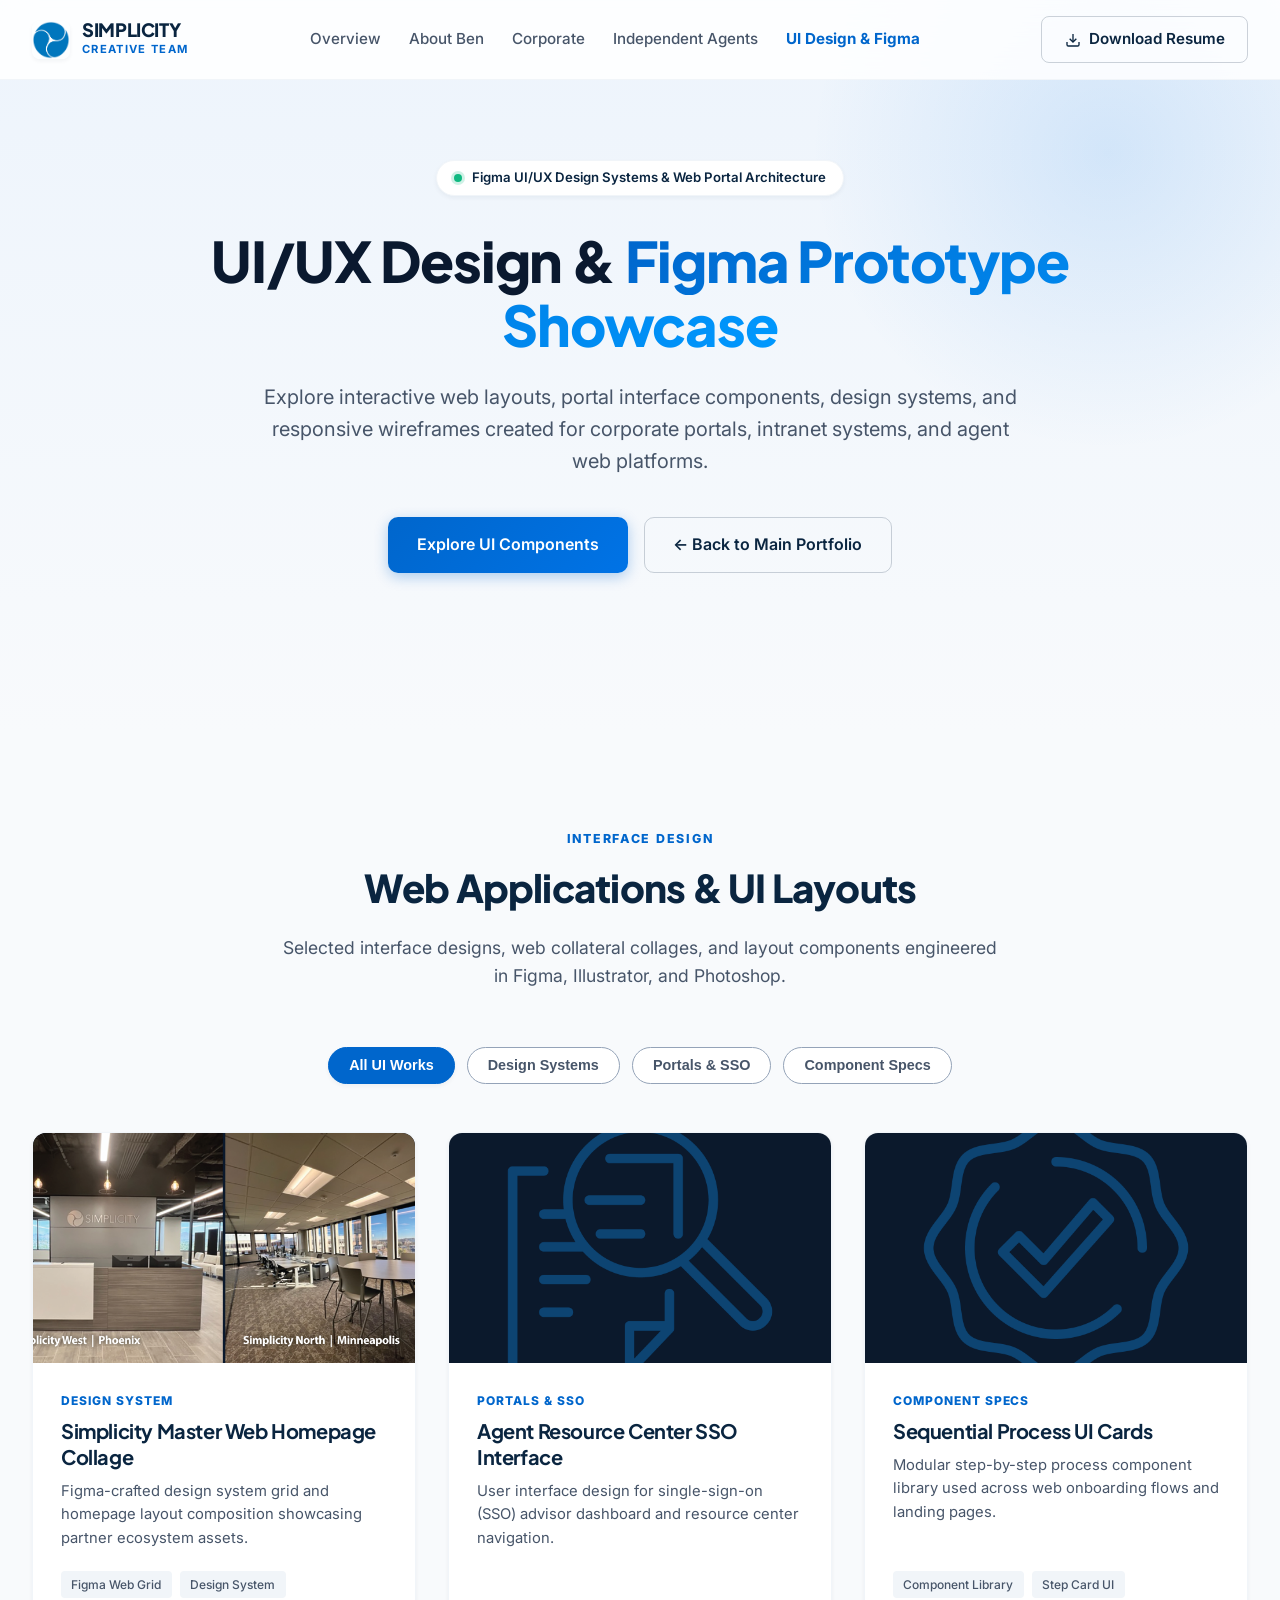
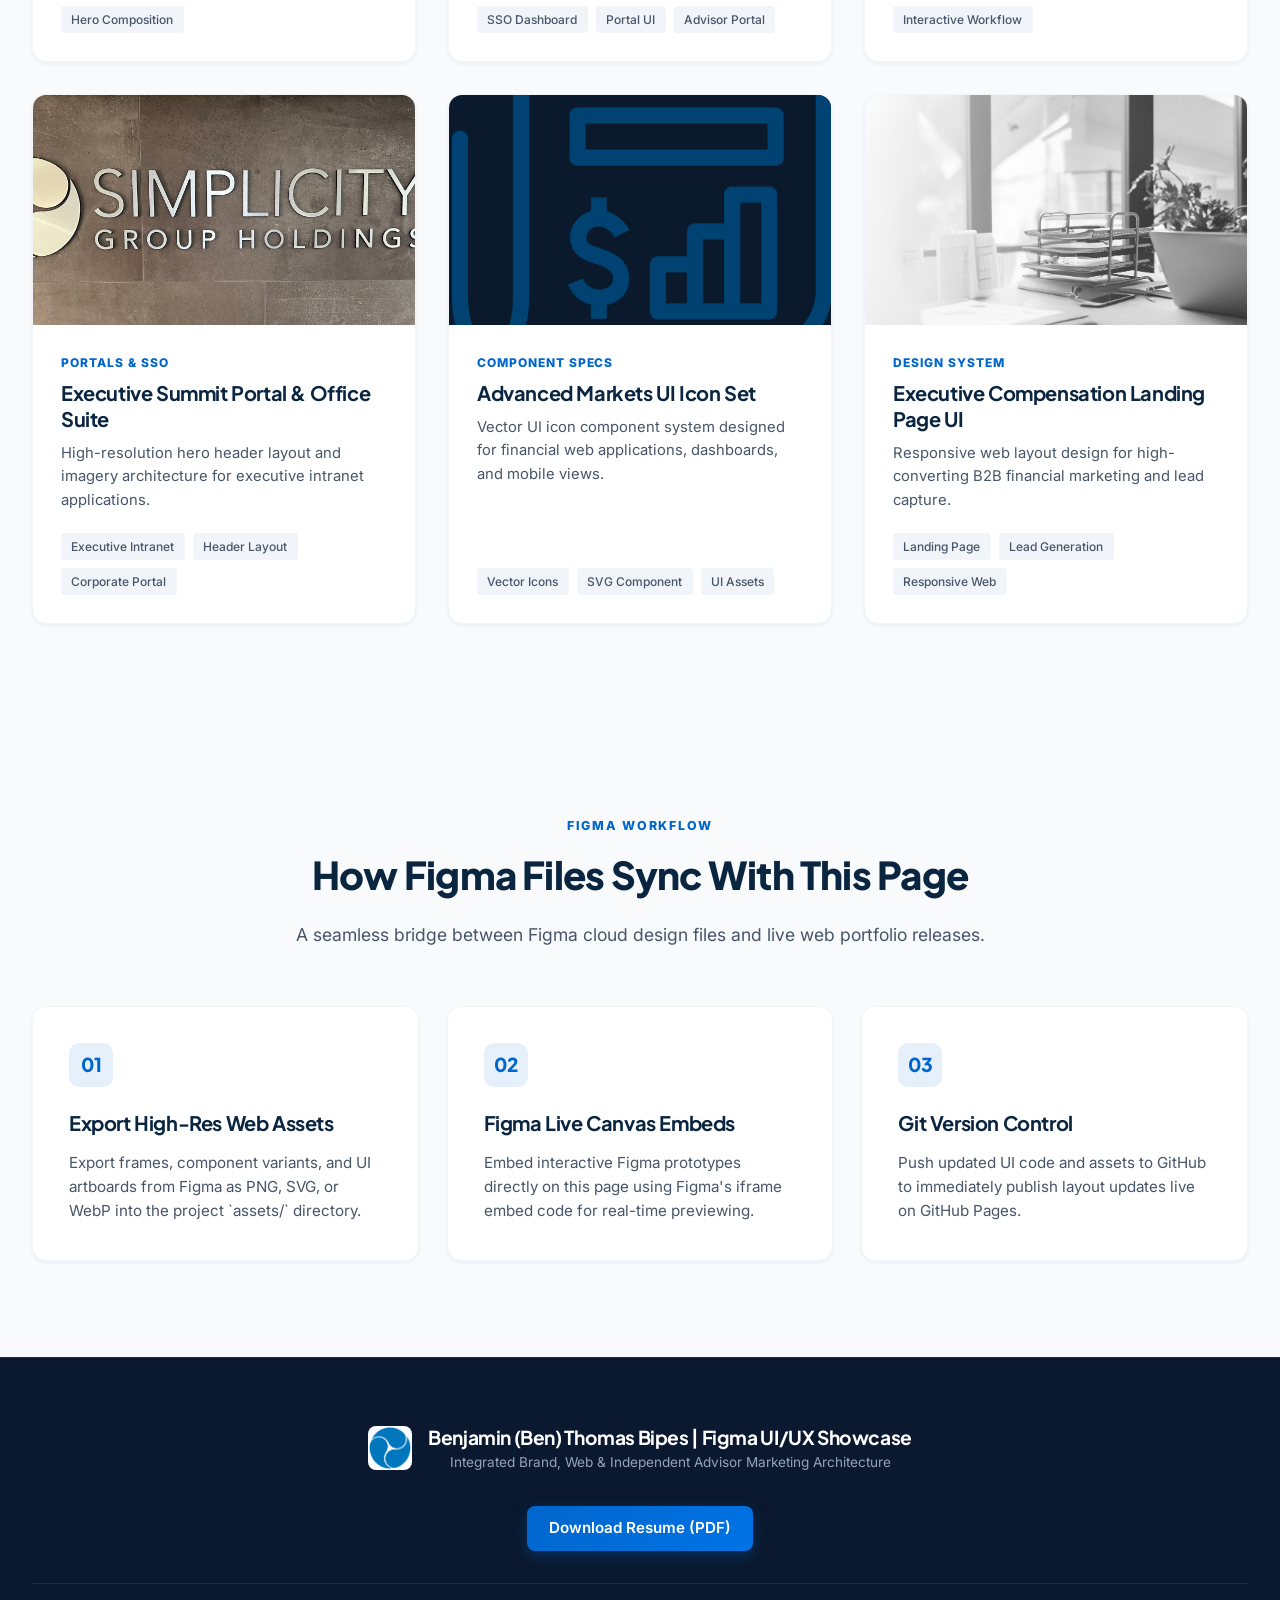
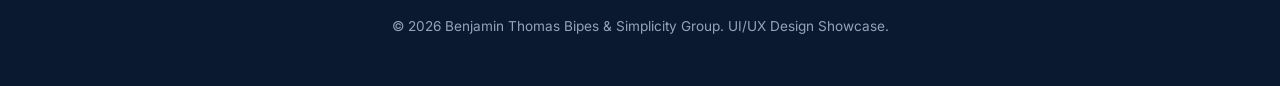
==== ui-design.html @ 9f093933 "Add UI Design & Figma Showcase page (ui-design.html) with web collages and components" ====
<!DOCTYPE html>
<html lang="en">
<head>
  <meta charset="UTF-8">
  <meta name="viewport" content="width=device-width, initial-scale=1.0">
  <title>Figma UI/UX & Web Design Showcase | Ben Bipes Portfolio</title>
  <link rel="stylesheet" href="styles.css">
  <link rel="preconnect" href="https://fonts.googleapis.com">
  <link rel="preconnect" href="https://fonts.gstatic.com" crossorigin>
  <link href="https://fonts.googleapis.com/css2?family=Inter:wght@300;400;500;600;700;800&family=Plus+Jakarta+Sans:wght@500;600;700;800&display=swap" rel="stylesheet">
</head>
<body>

  <!-- Navigation Bar -->
  <header class="navbar" id="navbar">
    <div class="nav-container">
      <a href="index.html" class="brand-logo">
        <img src="assets/SG-Logo-Icon-Blue.jpg" alt="Simplicity Logo" class="logo-img">
        <div class="brand-text">
          <span class="brand-name">SIMPLICITY</span>
          <span class="brand-sub">CREATIVE TEAM</span>
        </div>
      </a>
      <nav class="nav-links">
        <a href="index.html#hero">Overview</a>
        <a href="index.html#about-ben">About Ben</a>
        <a href="index.html#portfolio">Corporate</a>
        <a href="index.html#independent-agents">Independent Agents</a>
        <a href="ui-design.html" class="nav-highlight">UI Design & Figma</a>
      </nav>
      <div class="nav-actions">
        <a href="assets/Ben_Bipes_Resume.pdf" download="Ben_Bipes_Resume.pdf" class="btn btn-outline nav-resume-btn">
          <svg width="16" height="16" viewBox="0 0 24 24" fill="none" stroke="currentColor" stroke-width="2"><path d="M21 15v4a2 2 0 0 1-2 2H5a2 2 0 0 1-2-2v-4"/><polyline points="7 10 12 15 17 10"/><line x1="12" y1="15" x2="12" y2="3"/></svg>
          Download Resume
        </a>
      </div>
    </div>
  </header>

  <!-- Page Hero Header -->
  <section class="hero" id="ui-hero">
    <div class="hero-backdrop"></div>
    <div class="hero-container">
      <div class="badge-pill">
        <span class="pulse-dot"></span>
        Figma UI/UX Design Systems & Web Portal Architecture
      </div>
      <h1 class="hero-title">
        UI/UX Design & <span class="gradient-text">Figma Prototype Showcase</span>
      </h1>
      <p class="hero-subtitle">
        Explore interactive web layouts, portal interface components, design systems, and responsive wireframes created for corporate portals, intranet systems, and agent web platforms.
      </p>

      <div class="hero-actions">
        <a href="#ui-grid-section" class="btn btn-lg btn-primary">Explore UI Components</a>
        <a href="index.html" class="btn btn-lg btn-outline">← Back to Main Portfolio</a>
      </div>
    </div>
  </section>

  <!-- UI & Figma Grid Showcase Section -->
  <section class="portfolio-section" id="ui-grid-section">
    <div class="section-container">
      <div class="section-header">
        <span class="section-tag">INTERFACE DESIGN</span>
        <h2>Web Applications & UI Layouts</h2>
        <p>Selected interface designs, web collateral collages, and layout components engineered in Figma, Illustrator, and Photoshop.</p>
      </div>

      <!-- UI Filter Bar -->
      <div class="filter-bar">
        <button class="ui-filter-btn active" data-ui-filter="all">All UI Works</button>
        <button class="ui-filter-btn" data-ui-filter="system">Design Systems</button>
        <button class="ui-filter-btn" data-ui-filter="portal">Portals & SSO</button>
        <button class="ui-filter-btn" data-ui-filter="components">Component Specs</button>
      </div>

      <!-- UI Portfolio Grid -->
      <div class="portfolio-grid" id="ui-grid">

        <!-- UI Item 1 -->
        <article class="portfolio-card ui-card" data-ui-category="system" data-id="ui-home-collage">
          <div class="card-media">
            <img src="assets/Simplicity-Home-Page-Image-Collage.png" alt="Simplicity Homepage UI Design System">
            <div class="media-overlay">
              <button class="view-btn">Inspect UI Spec</button>
            </div>
          </div>
          <div class="card-body">
            <span class="card-category">Design System</span>
            <h3 class="card-title">Simplicity Master Web Homepage Collage</h3>
            <p class="card-desc">Figma-crafted design system grid and homepage layout composition showcasing partner ecosystem assets.</p>
            <div class="card-tags">
              <span>Figma Web Grid</span>
              <span>Design System</span>
              <span>Hero Composition</span>
            </div>
          </div>
        </article>

        <!-- UI Item 2 -->
        <article class="portfolio-card ui-card" data-ui-category="portal" data-id="ui-portal-sso">
          <div class="card-media">
            <img src="assets/Simplicity-Broker-Dealer-Step-3.png" alt="Agent Center SSO Dashboard">
            <div class="media-overlay">
              <button class="view-btn">Inspect UI Spec</button>
            </div>
          </div>
          <div class="card-body">
            <span class="card-category">Portals & SSO</span>
            <h3 class="card-title">Agent Resource Center SSO Interface</h3>
            <p class="card-desc">User interface design for single-sign-on (SSO) advisor dashboard and resource center navigation.</p>
            <div class="card-tags">
              <span>SSO Dashboard</span>
              <span>Portal UI</span>
              <span>Advisor Portal</span>
            </div>
          </div>
        </article>

        <!-- UI Item 3 -->
        <article class="portfolio-card ui-card" data-ui-category="components" data-id="ui-step-cards">
          <div class="card-media">
            <img src="assets/Simplicity-Broker-Dealer-Step-1.png" alt="Process Workflow UI Component">
            <div class="media-overlay">
              <button class="view-btn">Inspect UI Spec</button>
            </div>
          </div>
          <div class="card-body">
            <span class="card-category">Component Specs</span>
            <h3 class="card-title">Sequential Process UI Cards</h3>
            <p class="card-desc">Modular step-by-step process component library used across web onboarding flows and landing pages.</p>
            <div class="card-tags">
              <span>Component Library</span>
              <span>Step Card UI</span>
              <span>Interactive Workflow</span>
            </div>
          </div>
        </article>

        <!-- UI Item 4 -->
        <article class="portfolio-card ui-card" data-ui-category="portal" data-id="ui-summit-dashboard">
          <div class="card-media">
            <img src="assets/Simplicity Group Holdings Summit Office.jpg" alt="Executive Portal Header">
            <div class="media-overlay">
              <button class="view-btn">Inspect UI Spec</button>
            </div>
          </div>
          <div class="card-body">
            <span class="card-category">Portals & SSO</span>
            <h3 class="card-title">Executive Summit Portal & Office Suite</h3>
            <p class="card-desc">High-resolution hero header layout and imagery architecture for executive intranet applications.</p>
            <div class="card-tags">
              <span>Executive Intranet</span>
              <span>Header Layout</span>
              <span>Corporate Portal</span>
            </div>
          </div>
        </article>

        <!-- UI Item 5 -->
        <article class="portfolio-card ui-card" data-ui-category="components" data-id="ui-icon-system">
          <div class="card-media">
            <img src="assets/Advanced-Planning-Icon.png" alt="Advanced Planning Icon UI Component">
            <div class="media-overlay">
              <button class="view-btn">Inspect UI Spec</button>
            </div>
          </div>
          <div class="card-body">
            <span class="card-category">Component Specs</span>
            <h3 class="card-title">Advanced Markets UI Icon Set</h3>
            <p class="card-desc">Vector UI icon component system designed for financial web applications, dashboards, and mobile views.</p>
            <div class="card-tags">
              <span>Vector Icons</span>
              <span>SVG Component</span>
              <span>UI Assets</span>
            </div>
          </div>
        </article>

        <!-- UI Item 6 -->
        <article class="portfolio-card ui-card" data-ui-category="system" data-id="ui-landing-system">
          <div class="card-media">
            <img src="assets/iStock-2148975941.jpg" alt="Executive Landing Page UI">
            <div class="media-overlay">
              <button class="view-btn">Inspect UI Spec</button>
            </div>
          </div>
          <div class="card-body">
            <span class="card-category">Design System</span>
            <h3 class="card-title">Executive Compensation Landing Page UI</h3>
            <p class="card-desc">Responsive web layout design for high-converting B2B financial marketing and lead capture.</p>
            <div class="card-tags">
              <span>Landing Page</span>
              <span>Lead Generation</span>
              <span>Responsive Web</span>
            </div>
          </div>
        </article>

      </div>
    </div>
  </section>

  <!-- Figma Integration & Sync Guide -->
  <section class="principles-section" id="figma-sync">
    <div class="section-container">
      <div class="section-header">
        <span class="section-tag">FIGMA WORKFLOW</span>
        <h2>How Figma Files Sync With This Page</h2>
        <p>A seamless bridge between Figma cloud design files and live web portfolio releases.</p>
      </div>

      <div class="principles-grid">
        <div class="principle-card">
          <div class="principle-num">01</div>
          <h3>Export High-Res Web Assets</h3>
          <p>Export frames, component variants, and UI artboards from Figma as PNG, SVG, or WebP into the project `assets/` directory.</p>
        </div>

        <div class="principle-card">
          <div class="principle-num">02</div>
          <h3>Figma Live Canvas Embeds</h3>
          <p>Embed interactive Figma prototypes directly on this page using Figma's iframe embed code for real-time previewing.</p>
        </div>

        <div class="principle-card">
          <div class="principle-num">03</div>
          <h3>Git Version Control</h3>
          <p>Push updated UI code and assets to GitHub to immediately publish layout updates live on GitHub Pages.</p>
        </div>
      </div>
    </div>
  </section>

  <!-- Detail Modal Lightbox -->
  <dialog class="asset-modal" id="asset-modal">
    <div class="modal-content">
      <button class="modal-close" id="modal-close" aria-label="Close modal">&times;</button>
      <div class="modal-grid">
        <div class="modal-media">
          <img id="modal-img" src="" alt="UI Detail Spec">
        </div>
        <div class="modal-info">
          <span class="modal-category" id="modal-category">Category</span>
          <h3 id="modal-title">Asset Title</h3>
          <p id="modal-desc">Detailed explanation of the UI design component and system specs.</p>

          <div class="modal-metadata">
            <div class="meta-row">
              <span class="meta-key">Figma / Source File:</span>
              <span class="meta-val" id="modal-path">Simplicity/Web/_assets/</span>
            </div>
            <div class="meta-row">
              <span class="meta-key">UI Format:</span>
              <span class="meta-val" id="modal-format">Figma Canvas / Web Asset</span>
            </div>
            <div class="meta-row">
              <span class="meta-key">Usage Context:</span>
              <span class="meta-val" id="modal-usage">Responsive Web / Intranet UI</span>
            </div>
          </div>

          <div class="modal-actions">
            <button class="btn btn-primary" id="modal-close-btn">Close Inspector</button>
          </div>
        </div>
      </div>
    </div>
  </dialog>

  <!-- Footer -->
  <footer class="footer">
    <div class="footer-container">
      <div class="footer-brand">
        <img src="assets/SG-Logo-Icon-Blue.jpg" alt="Simplicity Logo" class="footer-logo">
        <div>
          <h4>Benjamin (Ben) Thomas Bipes | Figma UI/UX Showcase</h4>
          <p>Integrated Brand, Web & Independent Advisor Marketing Architecture</p>
        </div>
      </div>

      <div class="footer-actions">
        <a href="assets/Ben_Bipes_Resume.pdf" download="Ben_Bipes_Resume.pdf" class="btn btn-primary">Download Resume (PDF)</a>
      </div>

      <div class="footer-copy">
        &copy; 2026 Benjamin Thomas Bipes & Simplicity Group. UI/UX Design Showcase.
      </div>
    </div>
  </footer>

  <script src="app.js"></script>
</body>
</html>
---- styles.css ----
/* ==========================================================================
   SIMPLICITY CREATIVE TEAM PORTFOLIO STYLES
   Color System: Deep Navy (#0A2540), Brand Blue (#0066CC), Accent Gold (#D4AF37)
   ========================================================================== */

:root {
  --navy-900: #0A192F;
  --navy-800: #0A2540;
  --navy-700: #1E293B;
  --blue-600: #0066CC;
  --blue-500: #0073E6;
  --blue-100: #E6F0FA;
  --emerald-600: #059669;
  --emerald-100: #D1FAE5;
  --gold-500: #D4AF37;
  --slate-600: #475569;
  --slate-400: #94A3B8;
  --slate-100: #F1F5F9;
  --white: #FFFFFF;
  --glass-bg: rgba(255, 255, 255, 0.85);
  --glass-border: rgba(255, 255, 255, 0.3);
  --shadow-sm: 0 2px 4px rgba(10, 37, 64, 0.05);
  --shadow-md: 0 10px 25px -5px rgba(10, 37, 64, 0.08);
  --shadow-lg: 0 20px 40px -10px rgba(10, 37, 64, 0.15);
  --radius-sm: 8px;
  --radius-md: 14px;
  --radius-lg: 24px;
  --transition-fast: 0.2s cubic-bezier(0.4, 0, 0.2, 1);
  --transition-normal: 0.3s cubic-bezier(0.4, 0, 0.2, 1);
}

/* Reset & Global Base */
*, *::before, *::after {
  box-sizing: border-box;
  margin: 0;
  padding: 0;
}

html {
  scroll-behavior: smooth;
  font-family: 'Inter', system-ui, -apple-system, sans-serif;
  color: var(--navy-700);
  background-color: #F8FAFC;
  line-height: 1.6;
}

body {
  overflow-x: hidden;
}

h1, h2, h3, h4, .brand-name {
  font-family: 'Plus Jakarta Sans', sans-serif;
  color: var(--navy-800);
  letter-spacing: -0.02em;
}

/* Navbar */
.navbar {
  position: fixed;
  top: 0;
  left: 0;
  right: 0;
  z-index: 1000;
  background: var(--glass-bg);
  backdrop-filter: blur(16px);
  -webkit-backdrop-filter: blur(16px);
  border-bottom: 1px solid var(--slate-100);
  padding: 1rem 0;
  transition: var(--transition-fast);
}

.nav-container {
  max-width: 1280px;
  margin: 0 auto;
  padding: 0 2rem;
  display: flex;
  align-items: center;
  justify-content: space-between;
}

.brand-logo {
  display: flex;
  align-items: center;
  gap: 0.75rem;
  text-decoration: none;
}

.logo-img {
  height: 38px;
  width: 38px;
  border-radius: var(--radius-sm);
  object-fit: cover;
  box-shadow: var(--shadow-sm);
}

.brand-text {
  display: flex;
  flex-direction: column;
}

.brand-name {
  font-weight: 800;
  font-size: 1.15rem;
  line-height: 1.1;
  color: var(--navy-800);
}

.brand-sub {
  font-size: 0.7rem;
  font-weight: 700;
  color: var(--blue-600);
  letter-spacing: 0.12em;
}

.nav-links {
  display: flex;
  gap: 1.75rem;
}

.nav-links a {
  text-decoration: none;
  color: var(--slate-600);
  font-weight: 500;
  font-size: 0.95rem;
  transition: var(--transition-fast);
}

.nav-links a:hover, .nav-links a.nav-highlight {
  color: var(--blue-600);
  font-weight: 700;
}

.nav-actions {
  display: flex;
  align-items: center;
  gap: 1rem;
}

.nav-resume-btn {
  display: inline-flex;
  align-items: center;
  gap: 0.5rem;
  border-color: var(--blue-600);
  color: var(--blue-600);
}

.nav-resume-btn:hover {
  background: var(--blue-600);
  color: var(--white);
}

/* Buttons */
.btn {
  display: inline-flex;
  align-items: center;
  justify-content: center;
  padding: 0.65rem 1.4rem;
  font-size: 0.95rem;
  font-weight: 600;
  border-radius: var(--radius-sm);
  text-decoration: none;
  cursor: pointer;
  border: none;
  transition: var(--transition-normal);
}

.btn-primary {
  background: linear-gradient(135deg, var(--blue-600), var(--blue-500));
  color: var(--white);
  box-shadow: 0 4px 14px rgba(0, 102, 204, 0.3);
}

.btn-primary:hover {
  transform: translateY(-2px);
  box-shadow: 0 6px 20px rgba(0, 102, 204, 0.4);
}

.btn-outline {
  background: transparent;
  color: var(--navy-800);
  border: 1px solid rgba(10, 37, 64, 0.2);
}

.btn-outline:hover {
  border-color: var(--navy-800);
  background: rgba(10, 37, 64, 0.04);
}

.btn-lg {
  padding: 0.9rem 1.8rem;
  font-size: 1rem;
  border-radius: 10px;
}

/* Hero Section */
.hero {
  position: relative;
  padding: 10rem 2rem 6rem;
  background: linear-gradient(180deg, #EDF4FC 0%, #F8FAFC 100%);
  overflow: hidden;
}

.hero-backdrop {
  position: absolute;
  top: -20%;
  right: -10%;
  width: 600px;
  height: 600px;
  background: radial-gradient(circle, rgba(0, 115, 230, 0.12) 0%, rgba(255, 255, 255, 0) 70%);
  border-radius: 50%;
  pointer-events: none;
}

.hero-container {
  max-width: 1100px;
  margin: 0 auto;
  text-align: center;
  position: relative;
  z-index: 2;
}

.badge-pill {
  display: inline-flex;
  align-items: center;
  gap: 0.6rem;
  padding: 0.4rem 1.1rem;
  background: var(--white);
  border: 1px solid var(--slate-100);
  border-radius: 50px;
  font-size: 0.825rem;
  font-weight: 600;
  color: var(--navy-800);
  box-shadow: var(--shadow-sm);
  margin-bottom: 2rem;
}

.pulse-dot {
  width: 8px;
  height: 8px;
  background-color: #10B981;
  border-radius: 50%;
  box-shadow: 0 0 0 3px rgba(16, 185, 129, 0.2);
}

.hero-title {
  font-size: 3.5rem;
  font-weight: 800;
  line-height: 1.15;
  margin-bottom: 1.5rem;
  color: var(--navy-900);
}

.gradient-text {
  background: linear-gradient(135deg, var(--blue-600) 0%, #0099FF 100%);
  -webkit-background-clip: text;
  -webkit-text-fill-color: transparent;
}

.hero-subtitle {
  font-size: 1.25rem;
  color: var(--slate-600);
  max-width: 760px;
  margin: 0 auto 2.5rem;
}

.hero-actions {
  display: flex;
  justify-content: center;
  flex-wrap: wrap;
  gap: 1rem;
  margin-bottom: 4rem;
}

/* Metrics Grid */
.metrics-grid {
  display: grid;
  grid-template-columns: repeat(4, 1fr);
  gap: 1.5rem;
  background: var(--white);
  padding: 2rem;
  border-radius: var(--radius-lg);
  border: 1px solid rgba(226, 232, 240, 0.8);
  box-shadow: var(--shadow-md);
}

.metric-card {
  text-align: center;
  padding: 0.5rem;
}

.metric-value {
  font-family: 'Plus Jakarta Sans', sans-serif;
  font-size: 2.25rem;
  font-weight: 800;
  color: var(--navy-800);
  line-height: 1.2;
}

.metric-label {
  font-size: 0.85rem;
  font-weight: 600;
  color: var(--slate-600);
  margin-top: 0.25rem;
}

/* About Section & Resume Spotlight */
.about-section {
  background: var(--white);
  border-bottom: 1px solid var(--slate-100);
}

.about-grid {
  display: grid;
  grid-template-columns: 1.2fr 1fr;
  gap: 4rem;
  align-items: start;
}

.about-info h2 {
  font-size: 2.5rem;
  font-weight: 800;
  margin-bottom: 0.25rem;
}

.about-role {
  font-size: 1.1rem;
  color: var(--blue-600);
  font-weight: 700;
  margin-bottom: 1.25rem;
}

.about-bio {
  color: var(--slate-600);
  font-size: 1.05rem;
  margin-bottom: 1.5rem;
  line-height: 1.7;
}

.contact-chips {
  display: flex;
  flex-wrap: wrap;
  gap: 0.75rem;
  margin-bottom: 2rem;
}

.chip {
  background: var(--slate-100);
  padding: 0.4rem 0.9rem;
  border-radius: 50px;
  font-size: 0.85rem;
  font-weight: 600;
  color: var(--slate-600);
}

.resume-download-card {
  background: linear-gradient(135deg, #0A2540 0%, #1E293B 100%);
  color: var(--white);
  padding: 2rem;
  border-radius: var(--radius-md);
  box-shadow: var(--shadow-md);
  display: grid;
  grid-template-columns: auto 1fr;
  gap: 1.5rem;
  align-items: center;
}

.card-icon {
  font-size: 2.5rem;
  background: rgba(255, 255, 255, 0.1);
  width: 60px;
  height: 60px;
  border-radius: 14px;
  display: flex;
  align-items: center;
  justify-content: center;
}

.card-text h4 {
  color: var(--white);
  font-size: 1.25rem;
  margin-bottom: 0.25rem;
}

.card-text p {
  color: var(--slate-400);
  font-size: 0.875rem;
  margin-bottom: 1rem;
}

.card-btns {
  display: flex;
  gap: 0.75rem;
  grid-column: span 2;
}

/* Timeline */
.about-timeline {
  background: var(--slate-100);
  padding: 2.25rem;
  border-radius: var(--radius-md);
}

.timeline-title {
  font-size: 1.35rem;
  margin-bottom: 1.5rem;
  padding-bottom: 0.75rem;
  border-bottom: 2px solid var(--slate-400);
}

.timeline-item {
  position: relative;
  padding-left: 1.5rem;
  border-left: 2px solid var(--blue-600);
  margin-bottom: 1.75rem;
}

.timeline-item:last-child {
  margin-bottom: 0;
}

.time-badge {
  font-size: 0.75rem;
  font-weight: 800;
  color: var(--blue-600);
  background: var(--blue-100);
  padding: 0.2rem 0.6rem;
  border-radius: 4px;
  display: inline-block;
  margin-bottom: 0.4rem;
}

.timeline-item h4 {
  font-size: 1.05rem;
  color: var(--navy-800);
  line-height: 1.2;
}

.company {
  font-size: 0.85rem;
  font-weight: 600;
  color: var(--slate-600);
  margin-bottom: 0.4rem;
}

.timeline-item p {
  font-size: 0.875rem;
  color: var(--slate-600);
  line-height: 1.5;
}

/* Section Header */
.section-container {
  max-width: 1280px;
  margin: 0 auto;
  padding: 6rem 2rem;
}

.section-header {
  text-align: center;
  max-width: 720px;
  margin: 0 auto 3.5rem;
}

.section-tag {
  font-size: 0.775rem;
  font-weight: 800;
  letter-spacing: 0.14em;
  color: var(--blue-600);
  text-transform: uppercase;
  display: block;
  margin-bottom: 0.5rem;
}

.agent-tag {
  color: var(--emerald-600);
}

.section-header h2 {
  font-size: 2.4rem;
  font-weight: 800;
  margin-bottom: 1rem;
}

.section-header p {
  color: var(--slate-600);
  font-size: 1.1rem;
}

/* Principles Grid */
.principles-grid {
  display: grid;
  grid-template-columns: repeat(auto-fit, minmax(320px, 1fr));
  gap: 1.75rem;
}

.principle-card {
  background: var(--white);
  padding: 2.25rem;
  border-radius: var(--radius-md);
  border: 1px solid var(--slate-100);
  box-shadow: var(--shadow-sm);
  transition: var(--transition-normal);
  position: relative;
  overflow: hidden;
}

.principle-card:hover {
  transform: translateY(-4px);
  box-shadow: var(--shadow-md);
  border-color: rgba(0, 102, 204, 0.3);
}

.principle-num {
  font-family: 'Plus Jakarta Sans', sans-serif;
  font-size: 1.2rem;
  font-weight: 800;
  color: var(--blue-600);
  background: var(--blue-100);
  width: 44px;
  height: 44px;
  border-radius: 10px;
  display: flex;
  align-items: center;
  justify-content: center;
  margin-bottom: 1.25rem;
}

.principle-card h3 {
  font-size: 1.25rem;
  margin-bottom: 0.75rem;
}

.principle-card p {
  color: var(--slate-600);
  font-size: 0.95rem;
  line-height: 1.6;
}

/* Filter Bar */
.filter-bar {
  display: flex;
  justify-content: center;
  flex-wrap: wrap;
  gap: 0.75rem;
  margin-bottom: 3rem;
}

.filter-btn, .agent-filter-btn, .ui-filter-btn {
  padding: 0.6rem 1.25rem;
  border-radius: 50px;
  background: var(--white);
  border: 1px solid var(--slate-400);
  color: var(--slate-600);
  font-weight: 600;
  font-size: 0.9rem;
  cursor: pointer;
  transition: var(--transition-fast);
}

.filter-btn:hover, .filter-btn.active {
  background: var(--navy-800);
  color: var(--white);
  border-color: var(--navy-800);
  box-shadow: var(--shadow-sm);
}

.agent-filter-btn:hover, .agent-filter-btn.active {
  background: var(--emerald-600);
  color: var(--white);
  border-color: var(--emerald-600);
  box-shadow: var(--shadow-sm);
}

.ui-filter-btn:hover, .ui-filter-btn.active {
  background: var(--blue-600);
  color: var(--white);
  border-color: var(--blue-600);
  box-shadow: var(--shadow-sm);
}

/* Portfolio Grid */
.portfolio-grid {
  display: grid;
  grid-template-columns: repeat(auto-fill, minmax(350px, 1fr));
  gap: 2rem;
}

.portfolio-card {
  background: var(--white);
  border-radius: var(--radius-md);
  border: 1px solid var(--slate-100);
  overflow: hidden;
  box-shadow: var(--shadow-sm);
  transition: var(--transition-normal);
  display: flex;
  flex-direction: column;
}

.portfolio-card:hover {
  transform: translateY(-6px);
  box-shadow: var(--shadow-lg);
}

.card-media {
  position: relative;
  height: 230px;
  background: #0B192C;
  overflow: hidden;
  display: flex;
  align-items: center;
  justify-content: center;
}

.logo-media {
  background: #F8FAFC;
  padding: 2rem;
  border-bottom: 1px solid var(--slate-100);
}

.card-media img {
  width: 100%;
  height: 100%;
  object-fit: cover;
  transition: transform 0.5s ease;
}

.logo-media img {
  object-fit: contain;
}

.portfolio-card:hover .card-media img {
  transform: scale(1.06);
}

.media-overlay {
  position: absolute;
  inset: 0;
  background: rgba(10, 25, 47, 0.65);
  backdrop-filter: blur(4px);
  display: flex;
  align-items: center;
  justify-content: center;
  opacity: 0;
  transition: var(--transition-fast);
}

.portfolio-card:hover .media-overlay {
  opacity: 1;
}

.view-btn {
  padding: 0.75rem 1.5rem;
  background: var(--white);
  color: var(--navy-800);
  font-weight: 700;
  border-radius: 50px;
  border: none;
  cursor: pointer;
  font-size: 0.9rem;
  box-shadow: var(--shadow-md);
  transform: translateY(10px);
  transition: var(--transition-fast);
}

.portfolio-card:hover .view-btn {
  transform: translateY(0);
}

.card-body {
  padding: 1.75rem;
  display: flex;
  flex-direction: column;
  flex-grow: 1;
}

.card-category {
  font-size: 0.75rem;
  font-weight: 800;
  color: var(--blue-600);
  text-transform: uppercase;
  letter-spacing: 0.08em;
  margin-bottom: 0.5rem;
}

.agent-cat-tag {
  color: var(--emerald-600);
}

.card-title {
  font-size: 1.25rem;
  margin-bottom: 0.6rem;
  line-height: 1.3;
}

.card-desc {
  color: var(--slate-600);
  font-size: 0.925rem;
  margin-bottom: 1.25rem;
  flex-grow: 1;
}

.card-tags {
  display: flex;
  flex-wrap: wrap;
  gap: 0.5rem;
}

.card-tags span {
  font-size: 0.75rem;
  background: var(--slate-100);
  color: var(--slate-600);
  padding: 0.25rem 0.65rem;
  border-radius: 4px;
  font-weight: 500;
}

/* Independent Agent Section background */
.agent-section {
  background: linear-gradient(180deg, #F1F5F9 0%, #E2E8F0 100%);
  border-top: 1px solid var(--slate-100);
}

/* Dialog / Modal */
.asset-modal {
  margin: auto;
  padding: 0;
  border: none;
  border-radius: var(--radius-lg);
  max-width: 900px;
  width: 90%;
  background: var(--white);
  box-shadow: var(--shadow-lg);
  overflow: hidden;
}

.asset-modal::backdrop {
  background: rgba(10, 25, 47, 0.75);
  backdrop-filter: blur(8px);
}

.modal-content {
  position: relative;
  padding: 2.5rem;
}

.modal-close {
  position: absolute;
  top: 1.25rem;
  right: 1.5rem;
  font-size: 1.8rem;
  background: none;
  border: none;
  color: var(--slate-400);
  cursor: pointer;
  transition: var(--transition-fast);
}

.modal-close:hover {
  color: var(--navy-800);
}

.modal-grid {
  display: grid;
  grid-template-columns: 1fr 1fr;
  gap: 2.5rem;
  align-items: center;
}

.modal-media {
  background: #0B192C;
  border-radius: var(--radius-md);
  overflow: hidden;
  display: flex;
  align-items: center;
  justify-content: center;
  min-height: 320px;
  padding: 1rem;
}

.modal-media img {
  max-width: 100%;
  max-height: 380px;
  object-fit: contain;
}

.modal-category {
  font-size: 0.8rem;
  font-weight: 800;
  color: var(--blue-600);
  text-transform: uppercase;
  letter-spacing: 0.1em;
}

.modal-info h3 {
  font-size: 1.8rem;
  margin: 0.5rem 0 1rem;
}

.modal-info p {
  color: var(--slate-600);
  font-size: 0.975rem;
  margin-bottom: 1.5rem;
}

.modal-metadata {
  background: var(--slate-100);
  padding: 1.25rem;
  border-radius: var(--radius-sm);
  margin-bottom: 2rem;
}

.meta-row {
  display: flex;
  justify-content: space-between;
  font-size: 0.85rem;
  margin-bottom: 0.5rem;
}

.meta-row:last-child {
  margin-bottom: 0;
}

.meta-key {
  font-weight: 600;
  color: var(--slate-600);
}

.meta-val {
  font-weight: 700;
  color: var(--navy-800);
}

.modal-actions {
  display: flex;
  gap: 1rem;
}

/* Footer */
.footer {
  background: var(--navy-900);
  color: var(--white);
  padding: 4rem 2rem 3rem;
  border-top: 1px solid rgba(255, 255, 255, 0.1);
}

.footer-container {
  max-width: 1280px;
  margin: 0 auto;
  display: flex;
  flex-direction: column;
  align-items: center;
  gap: 2rem;
  text-align: center;
}

.footer-brand {
  display: flex;
  align-items: center;
  gap: 1rem;
}

.footer-logo {
  height: 44px;
  width: 44px;
  border-radius: var(--radius-sm);
}

.footer-brand h4 {
  color: var(--white);
  font-size: 1.2rem;
  margin: 0;
  text-align: left;
}

.footer-brand p {
  color: var(--slate-400);
  font-size: 0.85rem;
}

.footer-copy {
  color: var(--slate-400);
  font-size: 0.85rem;
  border-top: 1px solid rgba(255, 255, 255, 0.08);
  width: 100%;
  padding-top: 2rem;
}

/* Responsive Media Queries */
@media (max-width: 992px) {
  .hero-title {
    font-size: 2.75rem;
  }
  .metrics-grid {
    grid-template-columns: repeat(2, 1fr);
  }
  .about-grid {
    grid-template-columns: 1fr;
  }
  .modal-grid {
    grid-template-columns: 1fr;
  }
}

@media (max-width: 640px) {
  .hero-title {
    font-size: 2.1rem;
  }
  .metrics-grid {
    grid-template-columns: 1fr;
  }
  .nav-links {
    display: none;
  }
}
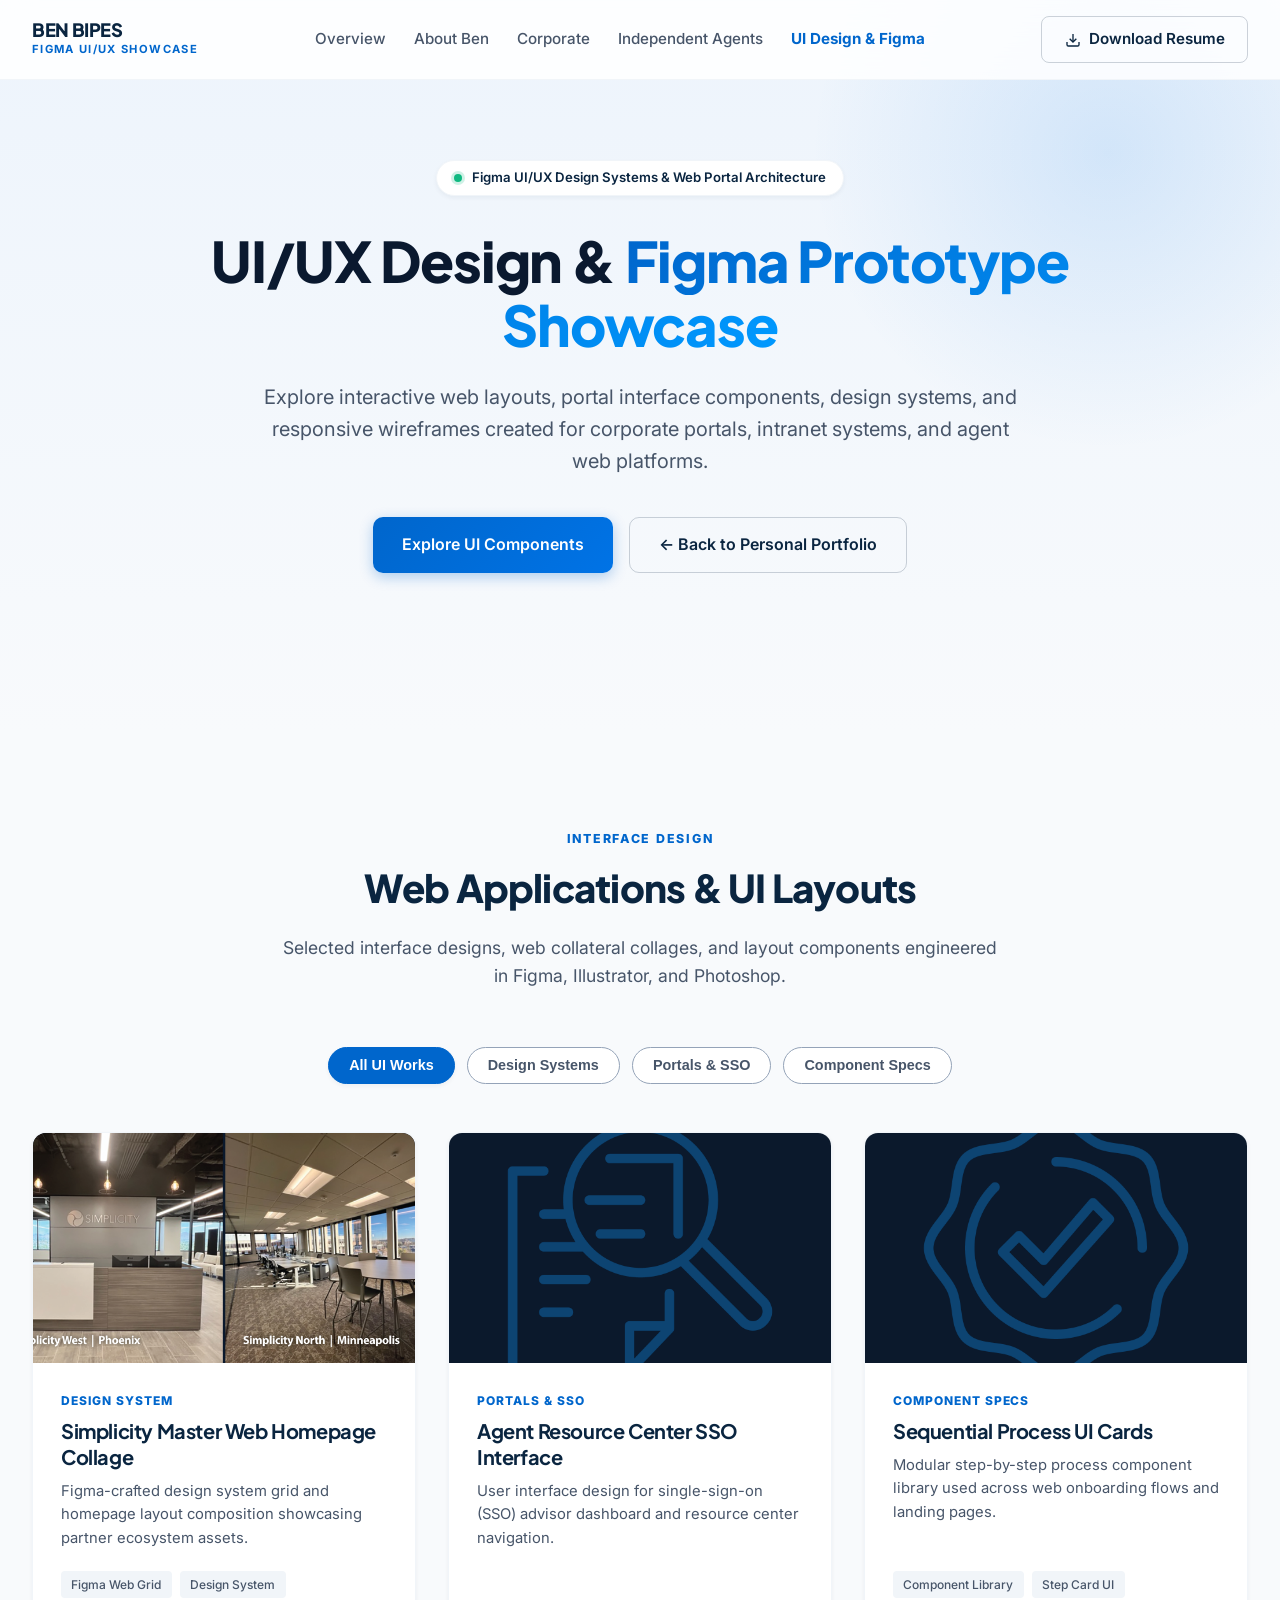
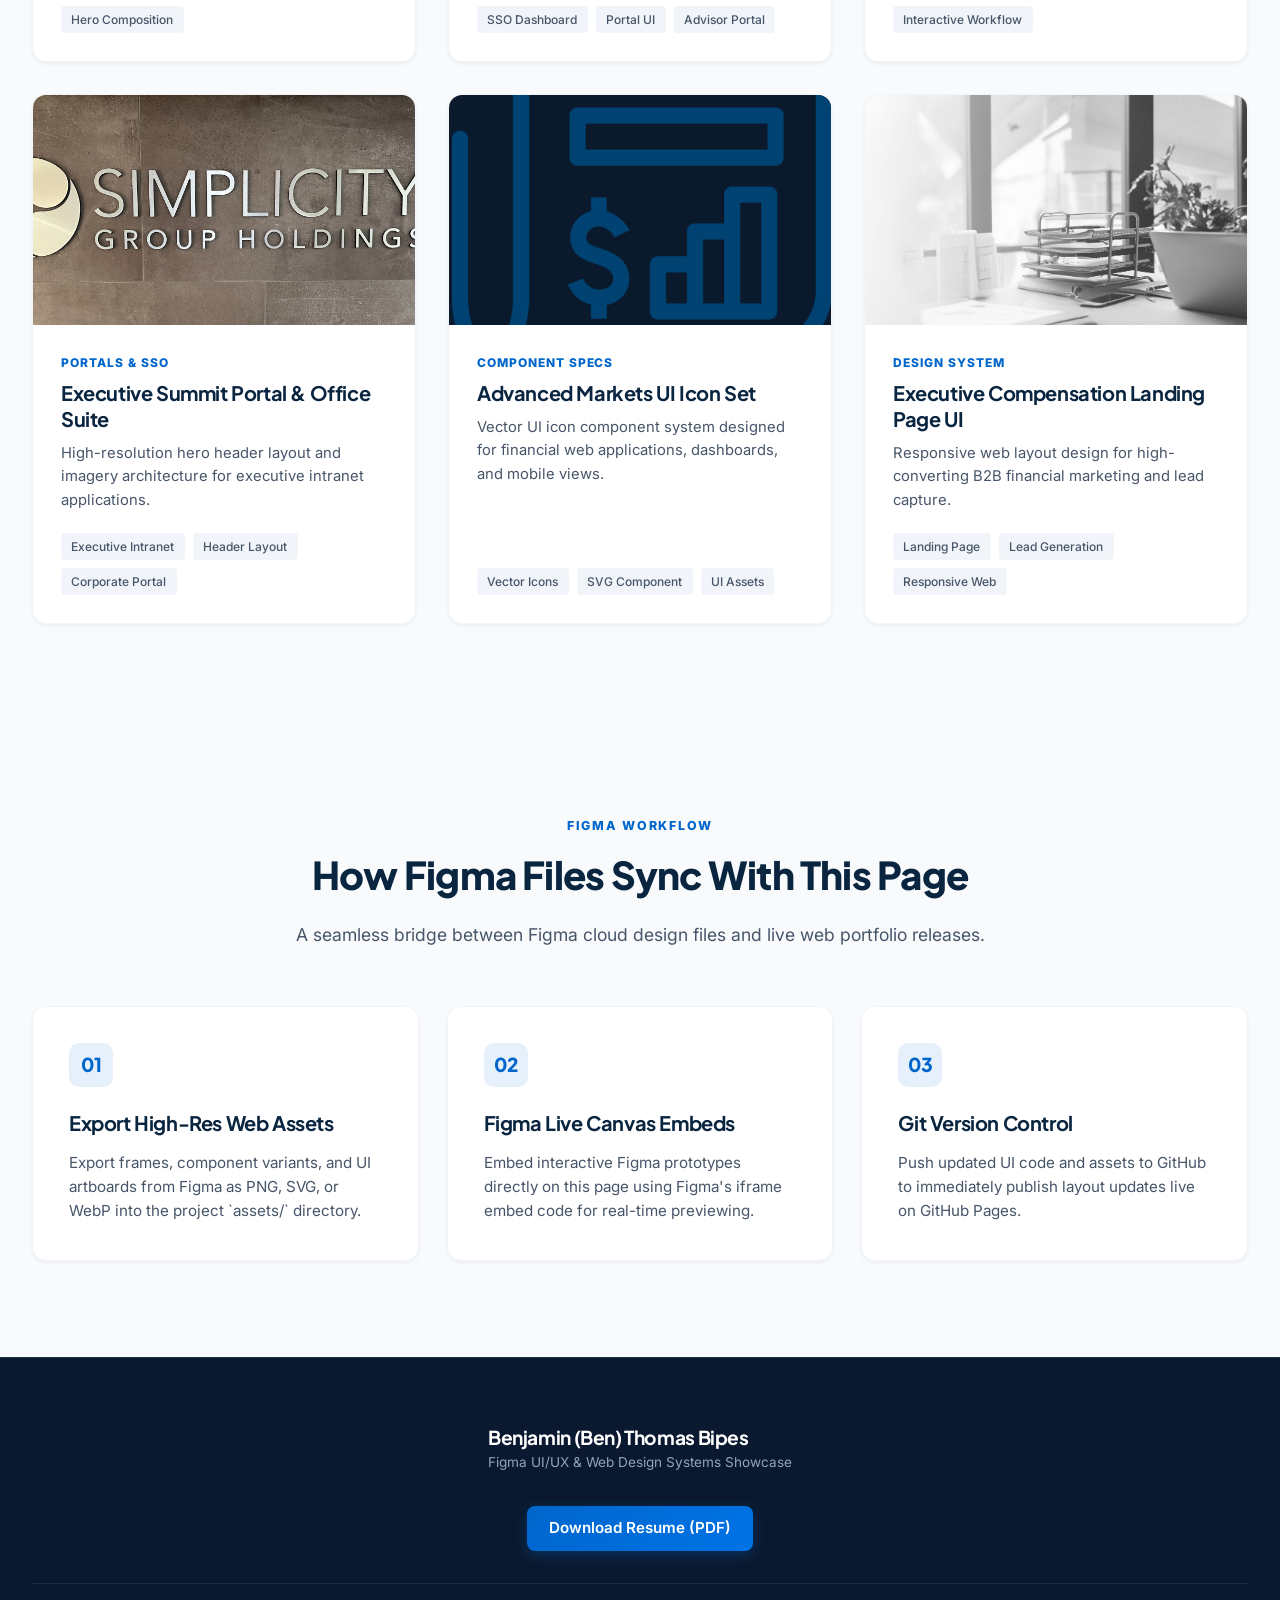
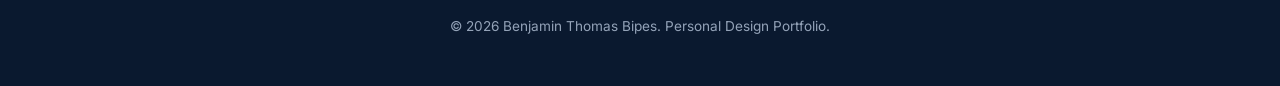
==== commit 475216c5: "Update navbar and footer to personal branding for Ben Bipes portfolio" ====
--- a/ui-design.html
+++ b/ui-design.html
@@ -3,7 +3,7 @@
 <head>
   <meta charset="UTF-8">
   <meta name="viewport" content="width=device-width, initial-scale=1.0">
-  <title>Figma UI/UX & Web Design Showcase | Ben Bipes Portfolio</title>
+  <title>Ben Bipes | Figma UI/UX & Web Design Showcase</title>
   <link rel="stylesheet" href="styles.css">
   <link rel="preconnect" href="https://fonts.googleapis.com">
   <link rel="preconnect" href="https://fonts.gstatic.com" crossorigin>
@@ -15,10 +15,9 @@
   <header class="navbar" id="navbar">
     <div class="nav-container">
       <a href="index.html" class="brand-logo">
-        <img src="assets/SG-Logo-Icon-Blue.jpg" alt="Simplicity Logo" class="logo-img">
         <div class="brand-text">
-          <span class="brand-name">SIMPLICITY</span>
-          <span class="brand-sub">CREATIVE TEAM</span>
+          <span class="brand-name">BEN BIPES</span>
+          <span class="brand-sub">FIGMA UI/UX SHOWCASE</span>
         </div>
       </a>
       <nav class="nav-links">
@@ -54,7 +53,7 @@
 
       <div class="hero-actions">
         <a href="#ui-grid-section" class="btn btn-lg btn-primary">Explore UI Components</a>
-        <a href="index.html" class="btn btn-lg btn-outline">← Back to Main Portfolio</a>
+        <a href="index.html" class="btn btn-lg btn-outline">← Back to Personal Portfolio</a>
       </div>
     </div>
   </section>
@@ -274,10 +273,9 @@
   <footer class="footer">
     <div class="footer-container">
       <div class="footer-brand">
-        <img src="assets/SG-Logo-Icon-Blue.jpg" alt="Simplicity Logo" class="footer-logo">
         <div>
-          <h4>Benjamin (Ben) Thomas Bipes | Figma UI/UX Showcase</h4>
-          <p>Integrated Brand, Web & Independent Advisor Marketing Architecture</p>
+          <h4>Benjamin (Ben) Thomas Bipes</h4>
+          <p>Figma UI/UX & Web Design Systems Showcase</p>
         </div>
       </div>
 
@@ -286,7 +284,7 @@
       </div>
 
       <div class="footer-copy">
-        &copy; 2026 Benjamin Thomas Bipes & Simplicity Group. UI/UX Design Showcase.
+        &copy; 2026 Benjamin Thomas Bipes. Personal Design Portfolio.
       </div>
     </div>
   </footer>
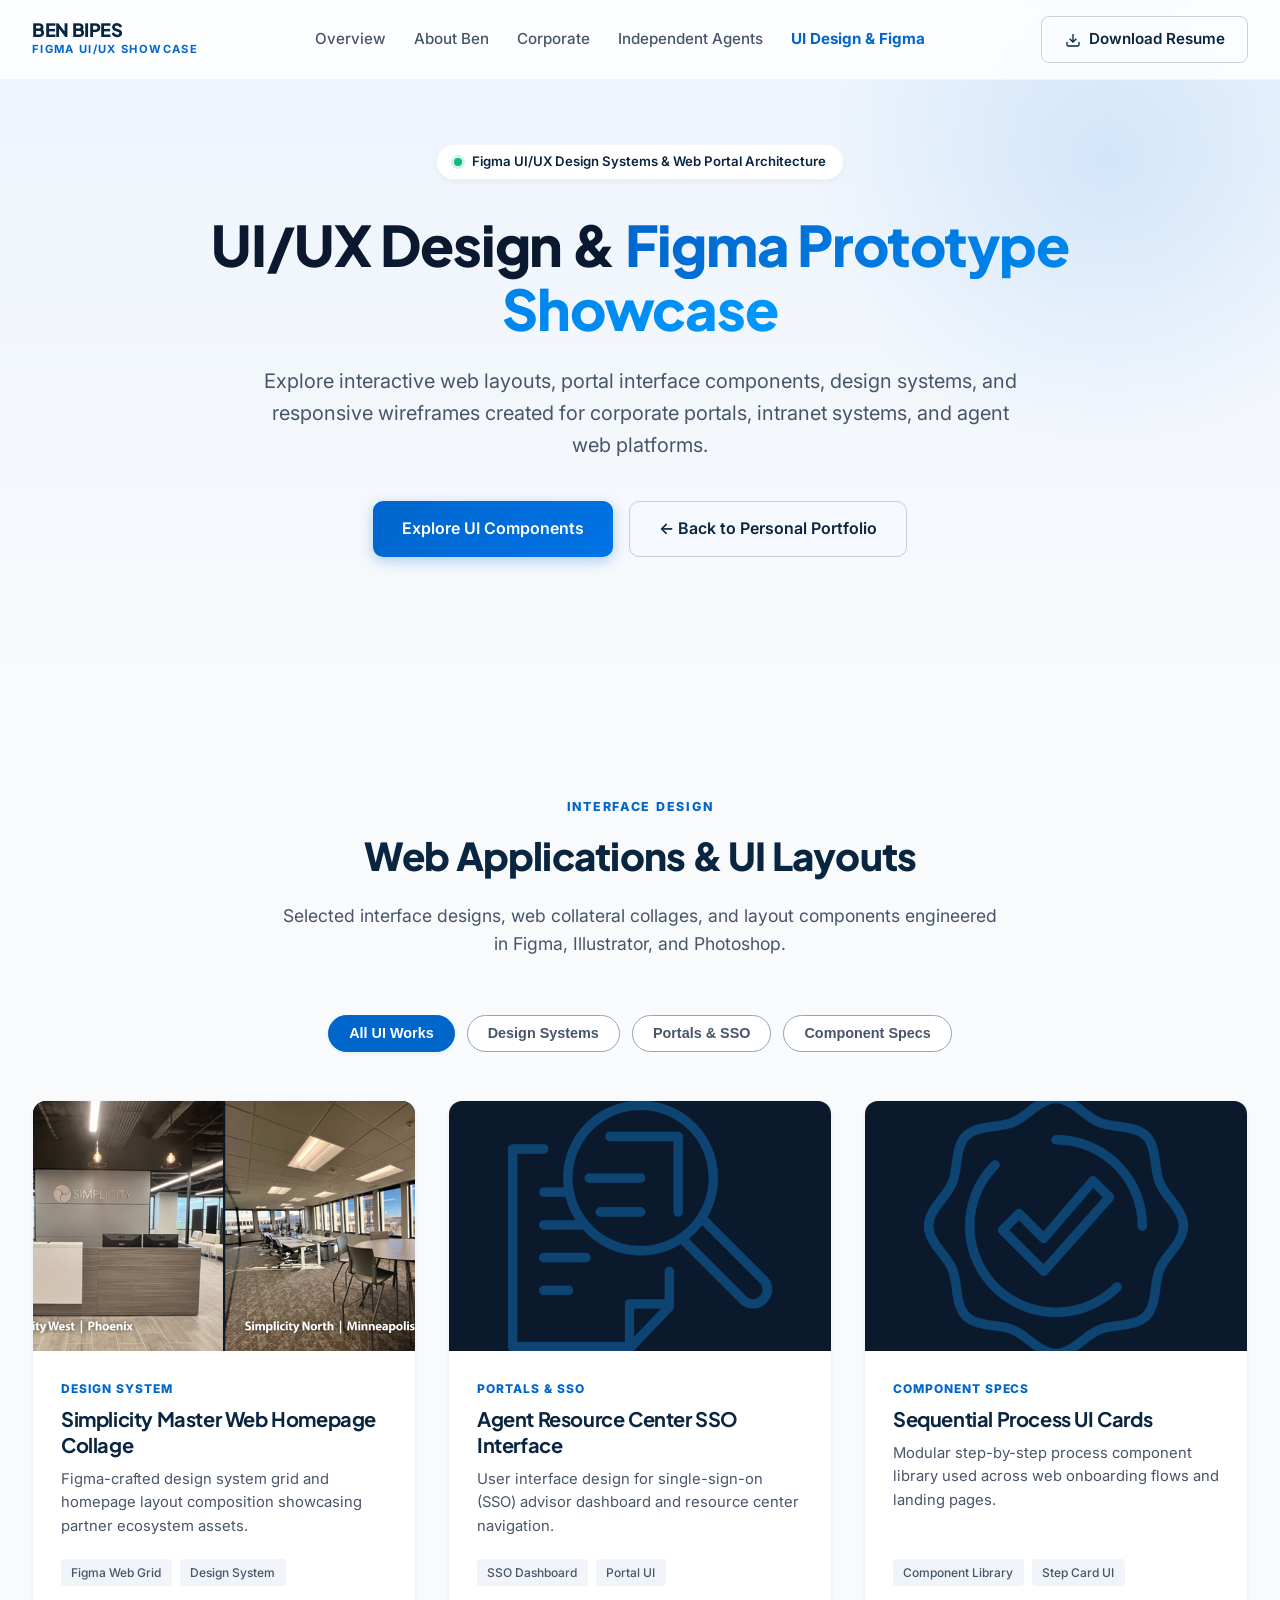
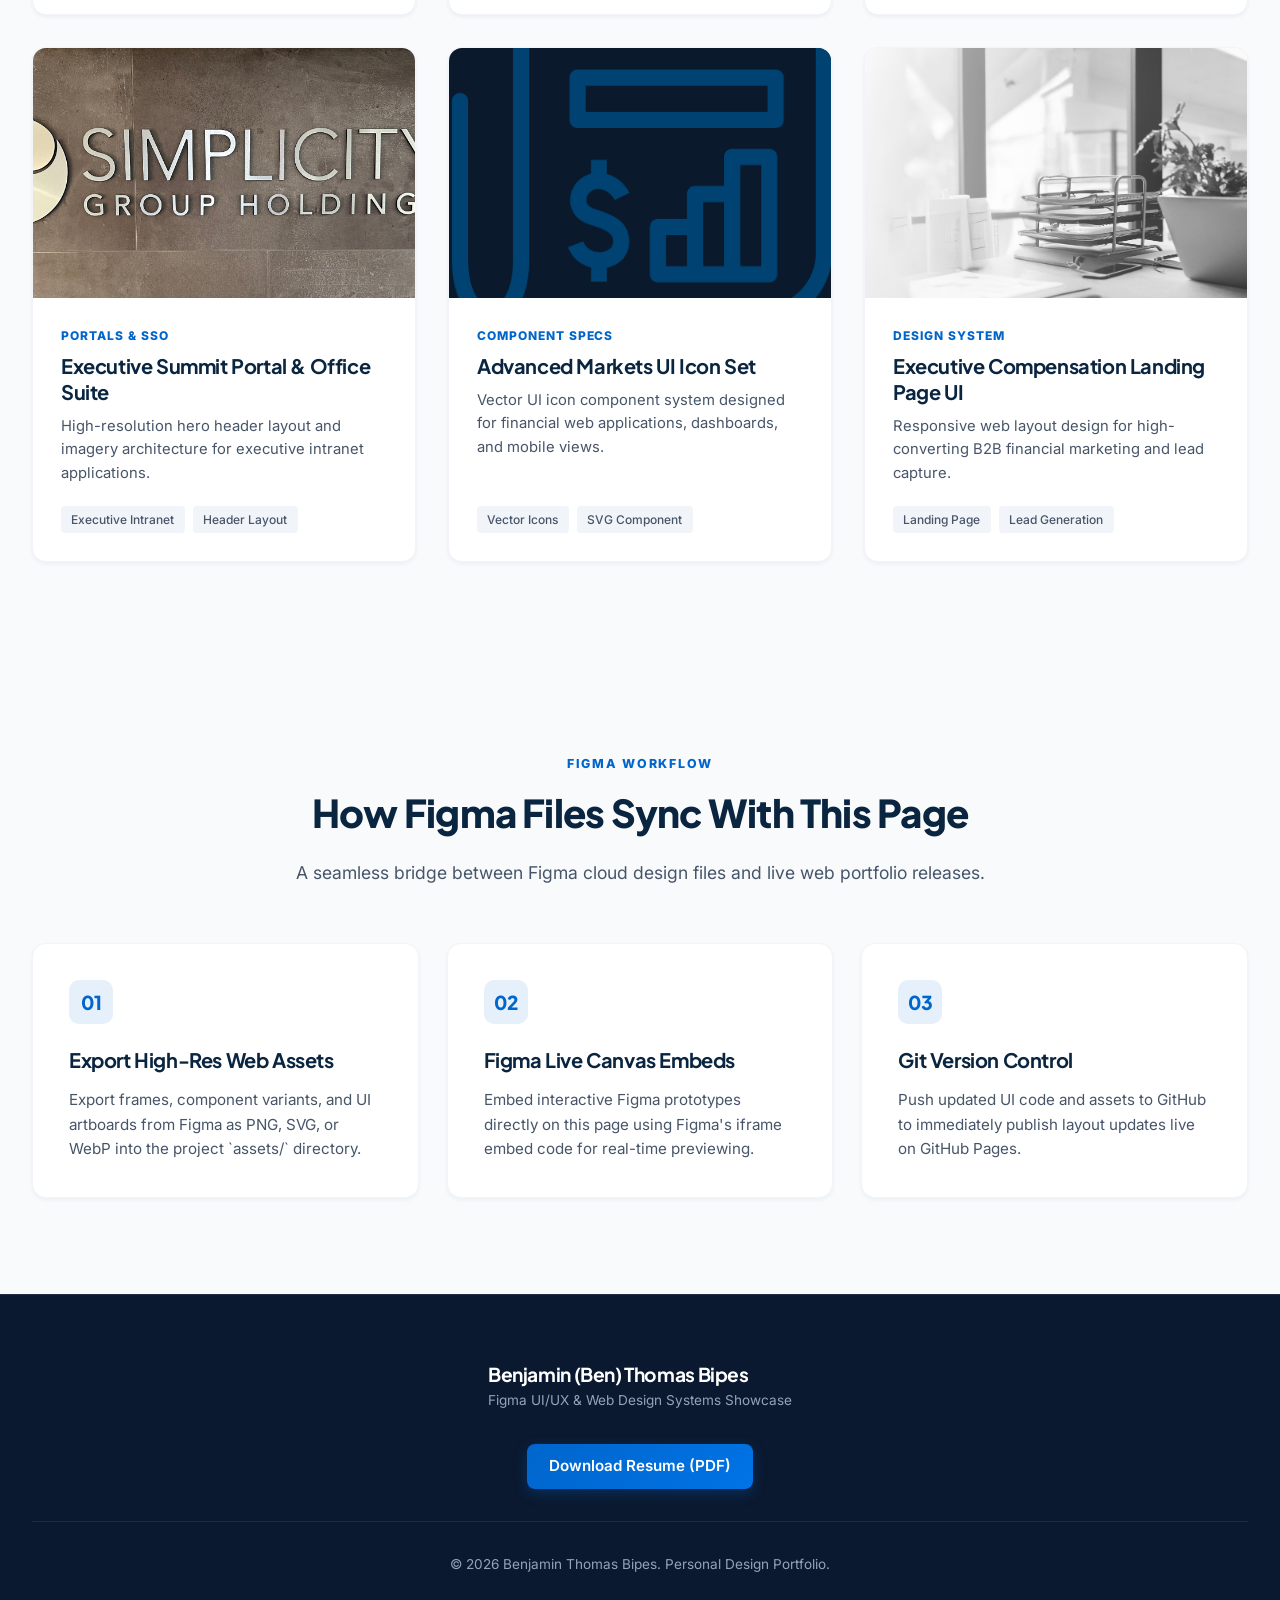
==== commit d2e71e51: "Update modal lightbox to full preview layout without metadata fields" ====
--- a/ui-design.html
+++ b/ui-design.html
@@ -83,7 +83,7 @@
           <div class="card-media">
             <img src="assets/Simplicity-Home-Page-Image-Collage.png" alt="Simplicity Homepage UI Design System">
             <div class="media-overlay">
-              <button class="view-btn">Inspect UI Spec</button>
+              <button class="view-btn">View Full Piece</button>
             </div>
           </div>
           <div class="card-body">
@@ -93,7 +93,6 @@
             <div class="card-tags">
               <span>Figma Web Grid</span>
               <span>Design System</span>
-              <span>Hero Composition</span>
             </div>
           </div>
         </article>
@@ -103,7 +102,7 @@
           <div class="card-media">
             <img src="assets/Simplicity-Broker-Dealer-Step-3.png" alt="Agent Center SSO Dashboard">
             <div class="media-overlay">
-              <button class="view-btn">Inspect UI Spec</button>
+              <button class="view-btn">View Full Piece</button>
             </div>
           </div>
           <div class="card-body">
@@ -113,7 +112,6 @@
             <div class="card-tags">
               <span>SSO Dashboard</span>
               <span>Portal UI</span>
-              <span>Advisor Portal</span>
             </div>
           </div>
         </article>
@@ -123,7 +121,7 @@
           <div class="card-media">
             <img src="assets/Simplicity-Broker-Dealer-Step-1.png" alt="Process Workflow UI Component">
             <div class="media-overlay">
-              <button class="view-btn">Inspect UI Spec</button>
+              <button class="view-btn">View Full Piece</button>
             </div>
           </div>
           <div class="card-body">
@@ -133,7 +131,6 @@
             <div class="card-tags">
               <span>Component Library</span>
               <span>Step Card UI</span>
-              <span>Interactive Workflow</span>
             </div>
           </div>
         </article>
@@ -143,7 +140,7 @@
           <div class="card-media">
             <img src="assets/Simplicity Group Holdings Summit Office.jpg" alt="Executive Portal Header">
             <div class="media-overlay">
-              <button class="view-btn">Inspect UI Spec</button>
+              <button class="view-btn">View Full Piece</button>
             </div>
           </div>
           <div class="card-body">
@@ -153,7 +150,6 @@
             <div class="card-tags">
               <span>Executive Intranet</span>
               <span>Header Layout</span>
-              <span>Corporate Portal</span>
             </div>
           </div>
         </article>
@@ -163,7 +159,7 @@
           <div class="card-media">
             <img src="assets/Advanced-Planning-Icon.png" alt="Advanced Planning Icon UI Component">
             <div class="media-overlay">
-              <button class="view-btn">Inspect UI Spec</button>
+              <button class="view-btn">View Full Piece</button>
             </div>
           </div>
           <div class="card-body">
@@ -173,7 +169,6 @@
             <div class="card-tags">
               <span>Vector Icons</span>
               <span>SVG Component</span>
-              <span>UI Assets</span>
             </div>
           </div>
         </article>
@@ -183,7 +178,7 @@
           <div class="card-media">
             <img src="assets/iStock-2148975941.jpg" alt="Executive Landing Page UI">
             <div class="media-overlay">
-              <button class="view-btn">Inspect UI Spec</button>
+              <button class="view-btn">View Full Piece</button>
             </div>
           </div>
           <div class="card-body">
@@ -193,7 +188,6 @@
             <div class="card-tags">
               <span>Landing Page</span>
               <span>Lead Generation</span>
-              <span>Responsive Web</span>
             </div>
           </div>
         </article>
@@ -233,38 +227,22 @@
     </div>
   </section>
 
-  <!-- Detail Modal Lightbox -->
+  <!-- Full Piece Preview Lightbox Modal (Clean Full Preview, No Metadata Box) -->
   <dialog class="asset-modal" id="asset-modal">
     <div class="modal-content">
       <button class="modal-close" id="modal-close" aria-label="Close modal">&times;</button>
-      <div class="modal-grid">
-        <div class="modal-media">
-          <img id="modal-img" src="" alt="UI Detail Spec">
-        </div>
-        <div class="modal-info">
-          <span class="modal-category" id="modal-category">Category</span>
-          <h3 id="modal-title">Asset Title</h3>
-          <p id="modal-desc">Detailed explanation of the UI design component and system specs.</p>
-
-          <div class="modal-metadata">
-            <div class="meta-row">
-              <span class="meta-key">Figma / Source File:</span>
-              <span class="meta-val" id="modal-path">Simplicity/Web/_assets/</span>
-            </div>
-            <div class="meta-row">
-              <span class="meta-key">UI Format:</span>
-              <span class="meta-val" id="modal-format">Figma Canvas / Web Asset</span>
-            </div>
-            <div class="meta-row">
-              <span class="meta-key">Usage Context:</span>
-              <span class="meta-val" id="modal-usage">Responsive Web / Intranet UI</span>
-            </div>
-          </div>
-
-          <div class="modal-actions">
-            <button class="btn btn-primary" id="modal-close-btn">Close Inspector</button>
-          </div>
-        </div>
+      <div class="modal-preview-header">
+        <span class="modal-category" id="modal-category">Category</span>
+        <h3 id="modal-title">Asset Title</h3>
+        <p id="modal-desc">Description</p>
+      </div>
+
+      <div class="modal-full-media">
+        <img id="modal-img" src="" alt="Full Piece Preview">
+      </div>
+
+      <div class="modal-preview-footer">
+        <button class="btn btn-primary" id="modal-close-btn">Close Full Preview</button>
       </div>
     </div>
   </dialog>
--- a/styles.css
+++ b/styles.css
@@ -1,5 +1,5 @@
 /* ==========================================================================
-   SIMPLICITY CREATIVE TEAM PORTFOLIO STYLES
+   BEN BIPES PERSONAL PORTFOLIO STYLES
    Color System: Deep Navy (#0A2540), Brand Blue (#0066CC), Accent Gold (#D4AF37)
    ========================================================================== */
 
@@ -85,14 +85,6 @@
   text-decoration: none;
 }
 
-.logo-img {
-  height: 38px;
-  width: 38px;
-  border-radius: var(--radius-sm);
-  object-fit: cover;
-  box-shadow: var(--shadow-sm);
-}
-
 .brand-text {
   display: flex;
   flex-direction: column;
@@ -195,7 +187,7 @@
 /* Hero Section */
 .hero {
   position: relative;
-  padding: 10rem 2rem 6rem;
+  padding: 9rem 2rem 5rem;
   background: linear-gradient(180deg, #EDF4FC 0%, #F8FAFC 100%);
   overflow: hidden;
 }
@@ -603,7 +595,7 @@
 
 .card-media {
   position: relative;
-  height: 230px;
+  height: 250px;
   background: #0B192C;
   overflow: hidden;
   display: flex;
@@ -720,119 +712,96 @@
   border-top: 1px solid var(--slate-100);
 }
 
-/* Dialog / Modal */
+/* Full Preview Lightbox Modal (Clean, No Metadata Box) */
 .asset-modal {
   margin: auto;
   padding: 0;
   border: none;
   border-radius: var(--radius-lg);
-  max-width: 900px;
-  width: 90%;
+  max-width: 1100px;
+  width: 92%;
   background: var(--white);
   box-shadow: var(--shadow-lg);
   overflow: hidden;
 }
 
 .asset-modal::backdrop {
-  background: rgba(10, 25, 47, 0.75);
-  backdrop-filter: blur(8px);
+  background: rgba(10, 25, 47, 0.82);
+  backdrop-filter: blur(10px);
 }
 
 .modal-content {
   position: relative;
-  padding: 2.5rem;
+  padding: 2.25rem;
+  display: flex;
+  flex-direction: column;
+  gap: 1.5rem;
 }
 
 .modal-close {
   position: absolute;
   top: 1.25rem;
   right: 1.5rem;
-  font-size: 1.8rem;
-  background: none;
+  font-size: 2rem;
+  line-height: 1;
+  background: var(--slate-100);
   border: none;
-  color: var(--slate-400);
+  width: 40px;
+  height: 40px;
+  border-radius: 50%;
+  color: var(--slate-600);
   cursor: pointer;
   transition: var(--transition-fast);
+  display: flex;
+  align-items: center;
+  justify-content: center;
 }
 
 .modal-close:hover {
+  background: var(--navy-800);
+  color: var(--white);
+}
+
+.modal-preview-header {
+  padding-right: 3rem;
+}
+
+.modal-preview-header h3 {
+  font-size: 1.8rem;
+  margin: 0.25rem 0 0.5rem;
   color: var(--navy-800);
 }
 
-.modal-grid {
-  display: grid;
-  grid-template-columns: 1fr 1fr;
-  gap: 2.5rem;
-  align-items: center;
-}
-
-.modal-media {
+.modal-preview-header p {
+  color: var(--slate-600);
+  font-size: 1rem;
+  line-height: 1.5;
+}
+
+.modal-full-media {
   background: #0B192C;
   border-radius: var(--radius-md);
   overflow: hidden;
   display: flex;
   align-items: center;
   justify-content: center;
-  min-height: 320px;
-  padding: 1rem;
-}
-
-.modal-media img {
+  min-height: 450px;
+  max-height: 72vh;
+  padding: 1.5rem;
+  box-shadow: inset 0 0 20px rgba(0, 0, 0, 0.4);
+}
+
+.modal-full-media img {
   max-width: 100%;
-  max-height: 380px;
+  max-height: 68vh;
   object-fit: contain;
-}
-
-.modal-category {
-  font-size: 0.8rem;
-  font-weight: 800;
-  color: var(--blue-600);
-  text-transform: uppercase;
-  letter-spacing: 0.1em;
-}
-
-.modal-info h3 {
-  font-size: 1.8rem;
-  margin: 0.5rem 0 1rem;
-}
-
-.modal-info p {
-  color: var(--slate-600);
-  font-size: 0.975rem;
-  margin-bottom: 1.5rem;
-}
-
-.modal-metadata {
-  background: var(--slate-100);
-  padding: 1.25rem;
-  border-radius: var(--radius-sm);
-  margin-bottom: 2rem;
-}
-
-.meta-row {
-  display: flex;
-  justify-content: space-between;
-  font-size: 0.85rem;
-  margin-bottom: 0.5rem;
-}
-
-.meta-row:last-child {
-  margin-bottom: 0;
-}
-
-.meta-key {
-  font-weight: 600;
-  color: var(--slate-600);
-}
-
-.meta-val {
-  font-weight: 700;
-  color: var(--navy-800);
-}
-
-.modal-actions {
-  display: flex;
-  gap: 1rem;
+  border-radius: 6px;
+  box-shadow: 0 10px 30px rgba(0, 0, 0, 0.3);
+}
+
+.modal-preview-footer {
+  display: flex;
+  justify-content: flex-end;
 }
 
 /* Footer */
@@ -857,12 +826,6 @@
   display: flex;
   align-items: center;
   gap: 1rem;
-}
-
-.footer-logo {
-  height: 44px;
-  width: 44px;
-  border-radius: var(--radius-sm);
 }
 
 .footer-brand h4 {
@@ -896,9 +859,6 @@
   .about-grid {
     grid-template-columns: 1fr;
   }
-  .modal-grid {
-    grid-template-columns: 1fr;
-  }
 }
 
 @media (max-width: 640px) {
